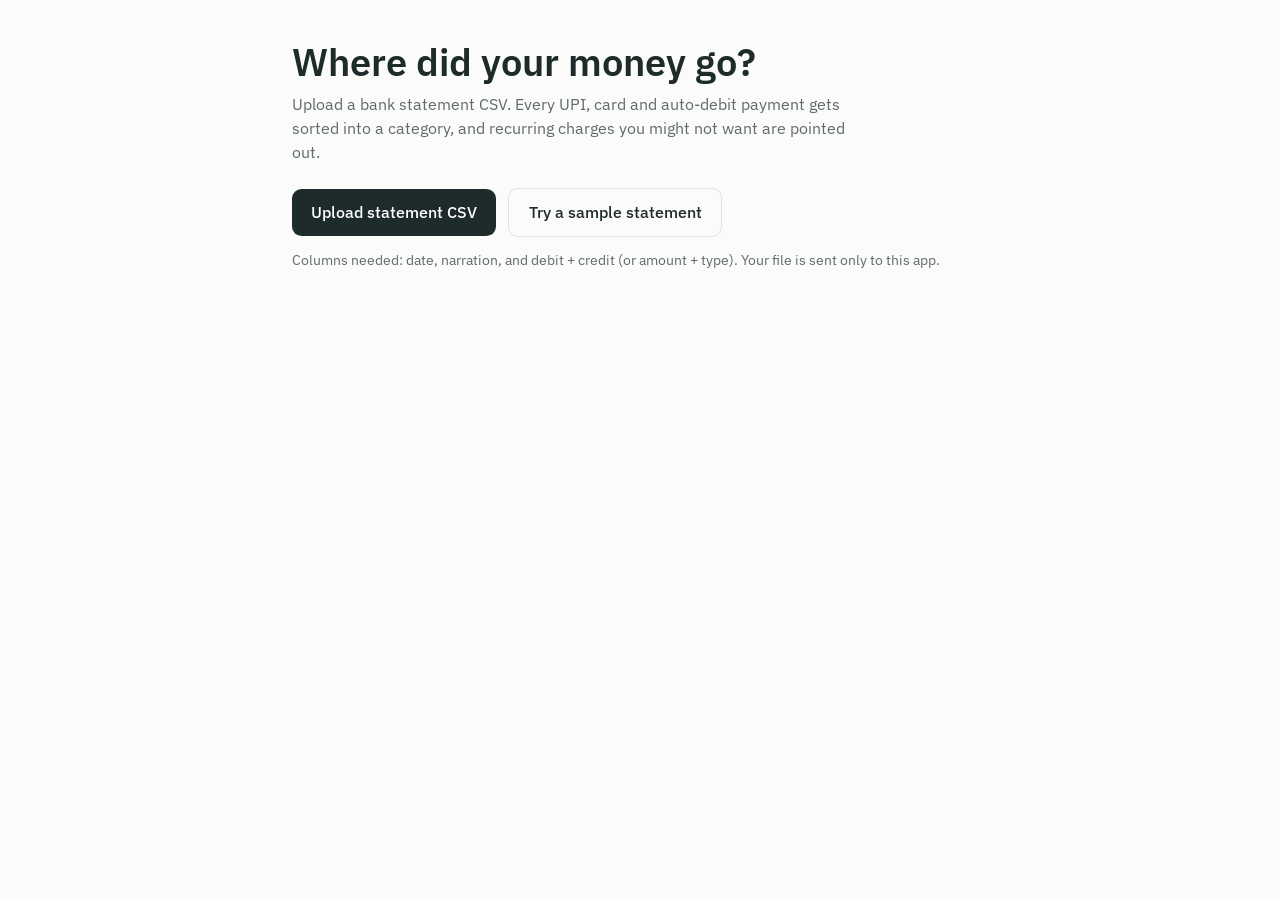
==== index.html @ 8660a5ce "Add files via upload" ====
<!doctype html>
<html lang="en">
<head>
<meta charset="utf-8">
<meta name="viewport" content="width=device-width, initial-scale=1, viewport-fit=cover">
<title>SpendSense: where did your money go?</title>
<link rel="preconnect" href="https://fonts.googleapis.com">
<link rel="stylesheet" href="https://fonts.googleapis.com/css2?family=IBM+Plex+Sans:wght@400;500;600&display=swap">
<style>
:root{
  --paper:#FBFBFA; --ink:#1D2B2A; --muted:#5F6B6A; --line:#DDE3E1; --bar:#0E7C66; --bar-bg:#E7EEEC;
  --leak:#B45309; --leak-bg:#FDF3E7; --panel:#FFFFFF; --btn:#1D2B2A; --btn-ink:#FFFFFF;
  font-family:"IBM Plex Sans", system-ui, -apple-system, "Segoe UI", sans-serif;
  box-sizing:border-box; padding-top:env(safe-area-inset-top,0px); padding-bottom:env(safe-area-inset-bottom,0px);
}
@media (prefers-color-scheme:dark){ :root{
  --paper:#111816; --ink:#E4ECEA; --muted:#98A6A3; --line:#26332F; --bar:#3FBF9F; --bar-bg:#1C2724;
  --leak:#F0A45A; --leak-bg:#2A1F12; --panel:#161F1D; --btn:#E4ECEA; --btn-ink:#111816; } }
*,*::before,*::after{box-sizing:inherit}
body{margin:0; background:var(--paper); color:var(--ink); line-height:1.5; font-size:1rem}
main{max-width:46rem; margin:0 auto; padding:2.5rem 1.25rem 4rem}
.num{font-variant-numeric:tabular-nums}
h1{font-size:clamp(1.8rem,5vw,2.4rem); font-weight:600; line-height:1.15; margin:0 0 .5rem}
h2{font-size:1.15rem; font-weight:600; margin:2.75rem 0 .25rem}
.sub{color:var(--muted); margin:0 0 1rem}
.lede{color:var(--muted); margin:0 0 1.5rem; max-width:36rem}
.controls{display:flex; flex-wrap:wrap; gap:.75rem; align-items:center}
.primary,.secondary{font:inherit; font-weight:500; border-radius:.6rem; padding:.7rem 1.2rem; cursor:pointer}
.primary{background:var(--btn); color:var(--btn-ink); border:0}
.secondary{background:transparent; color:var(--ink); border:1px solid var(--line)}
.secondary:hover{border-color:var(--ink)}
button:focus-visible, select:focus-visible, label.primary:focus-within{outline:3px solid var(--ink); outline-offset:3px}
input[type=file]{position:absolute; opacity:0; width:1px; height:1px}
.hint{color:var(--muted); font-size:.9rem; margin:.75rem 0 0}
.error{color:#B42318; margin-top:1rem}

.headline{font-size:clamp(1.45rem,4.2vw,1.95rem); line-height:1.3; font-weight:500; margin:2.5rem 0 .5rem; max-width:38rem}
.period{color:var(--muted); margin:0}

.leaks{list-style:none; padding:0; margin:1rem 0 0}
.leak{background:var(--leak-bg); border-left:4px solid var(--leak); padding:.9rem 1rem; margin:.6rem 0; border-radius:0 .5rem .5rem 0}
.leak-top{display:flex; justify-content:space-between; gap:1rem; flex-wrap:wrap; font-weight:600}
.leak ul{margin:.35rem 0 0; padding-left:1.1rem; color:var(--ink)}
.leak .yr{color:var(--muted); font-weight:400}

.bars{margin-top:1rem}
.row{display:grid; grid-template-columns:minmax(8rem,11rem) 1fr 6.5rem; gap:.75rem; align-items:center; padding:.3rem 0}
.row .label{font-size:.95rem}
.track{background:var(--bar-bg); height:.7rem; border-radius:.35rem; overflow:hidden}
.fill{background:var(--bar); height:100%}
.row .amt{text-align:right; font-size:.95rem}
@media (max-width:30rem){ .row{grid-template-columns:1fr 5.5rem} .track{grid-column:1 / -1; order:3} }

table{width:100%; border-collapse:collapse; font-size:.95rem}
.scroll{overflow-x:auto; margin-top:1rem}
th,td{text-align:left; padding:.55rem .5rem; border-bottom:1px solid var(--line); vertical-align:middle}
th{font-weight:500; color:var(--muted)}
td.r,th.r{text-align:right}
select{font:inherit; padding:.35rem .4rem; border:1px solid var(--line); border-radius:.4rem; background:var(--panel); color:var(--ink); max-width:12rem}
.save{font:inherit; font-size:.9rem; padding:.35rem .7rem; border-radius:.4rem; border:1px solid var(--line); background:transparent; color:var(--ink); cursor:pointer}
.saved{color:var(--bar); font-size:.9rem}
details{margin-top:2.5rem} summary{cursor:pointer; font-weight:600}
@media (max-width:30rem){ table{font-size:.88rem} th,td{padding:.5rem .3rem} select{max-width:8rem} }
.meta{color:var(--muted); font-size:.9rem; margin-top:3rem; border-top:1px solid var(--line); padding-top:1rem}
</style>
</head>
<body>
<main>
  <h1>Where did your money go?</h1>
  <p class="lede">Upload a bank statement CSV. Every UPI, card and auto-debit payment gets sorted into a category, and recurring charges you might not want are pointed out.</p>
  <div class="controls">
    <label class="primary" tabindex="0">Upload statement CSV<input type="file" id="file" accept=".csv,text/csv"></label>
    <button class="secondary" id="sample">Try a sample statement</button>
  </div>
  <p class="hint">Columns needed: date, narration, and debit + credit (or amount + type). Your file is sent only to this app.</p>
  <div class="error" id="err" role="alert"></div>
  <section id="out" aria-live="polite"></section>
</main>

<script>
const NAMES = {food_delivery:"Food delivery", groceries:"Groceries", dining_out:"Eating out", shopping:"Shopping", fuel:"Fuel",
  travel_transport:"Travel and transport", rent:"Rent", emi_loan:"Loan EMIs", credit_card_payment:"Credit card bills",
  utilities:"Electricity, water, gas", mobile_internet:"Mobile and internet", subscriptions:"Subscriptions", insurance:"Insurance",
  investments:"Investments and SIPs", health:"Health", education:"Education", cash_withdrawal:"Cash withdrawals",
  transfer_to_person:"Sent to people", fees_charges:"Bank charges", other:"Other",
  salary_income:"Salary and income", refund_cashback:"Refunds and cashback", interest_dividend:"Interest", transfer_from_person:"Received from people", other_income:"Other income"};
const PERIOD = {weekly:"week", monthly:"month", quarterly:"quarter", yearly:"year"};
const inr = n => "₹" + Math.round(n).toLocaleString("en-IN");
const esc = s => String(s ?? "").replace(/[&<>"]/g, c => ({"&":"&amp;","<":"&lt;",">":"&gt;",'"':"&quot;"}[c]));
const $ = id => document.getElementById(id);
let current = null;

$("file").addEventListener("change", async e => { const f = e.target.files[0]; if (f) analyse(await f.text()); });
$("sample").onclick = async () => analyse(await (await fetch("/sample.csv")).text());

async function analyse(csv) {
  $("err").textContent = ""; $("out").innerHTML = `<p class="hint">Sorting transactions…</p>`;
  const t0 = performance.now();
  try {
    const r = await fetch("/api/analyse", {method:"POST", headers:{"Content-Type":"application/json"}, body:JSON.stringify({csv})});
    const d = await r.json();
    if (!r.ok) throw new Error(d.error || `server returned ${r.status}`);
    current = d; render(d, performance.now() - t0);
  } catch (e) { $("out").innerHTML = ""; $("err").textContent = "Couldn't read that statement: " + e.message; }
}

function render(d, ms) {
  const tx = d.transactions, dates = tx.map(t => t.date).sort();
  const fmt = s => new Date(s).toLocaleDateString("en-IN", {day:"numeric", month:"short", year:"numeric"});
  const leaks = d.recurring.filter(r => r.flags.length);
  const headline = leaks.length
    ? `You pay ${inr(d.leaks.annual_cost)} a year for ${leaks.length} recurring ${leaks.length === 1 ? "charge" : "charges"} worth a second look.`
    : `No recurring charges stood out. Your subscriptions come to ${inr(d.subscriptions_annual)} a year.`;
  const max = Math.max(...Object.values(d.totals), 1);
  const review = tx.filter(t => t.needs_review);
  const seen = new Set(), reviewUnique = review.filter(t => { const k = t.merchant_key + t.direction; if (seen.has(k)) return false; seen.add(k); return true; });

  $("out").innerHTML = `
    <p class="headline num">${headline}</p>
    <p class="period num">${fmt(dates[0])} to ${fmt(dates.at(-1))}: ${inr(d.income)} in, ${inr(d.spend)} out.</p>

    ${leaks.length ? `<ul class="leaks">${leaks.map(r => `
      <li class="leak"><div class="leak-top num"><span>${esc(r.payee)}</span>
        <span>${inr(r.latest_amount)} a ${PERIOD[r.period]} <span class="yr">(${inr(r.annual_cost)} a year)</span></span></div>
        <ul>${r.flags.map(f => `<li>${esc(f)}</li>`).join("")}</ul></li>`).join("")}</ul>` : ""}

    <h2>Spending by category</h2>
    <div class="bars">${Object.entries(d.totals).map(([k, v]) => `
      <div class="row num"><span class="label">${NAMES[k] || k}</span>
        <div class="track" aria-hidden="true"><div class="fill" style="width:${(v / max * 100).toFixed(1)}%"></div></div>
        <span class="amt">${inr(v)}</span></div>`).join("")}</div>

    ${reviewUnique.length ? `<h2>Check these payees</h2>
      <p class="sub">We weren't sure about these. Pick the right category once, and future payments to the same payee will use it.</p>
      <div class="scroll"><table><thead><tr><th>Payee</th><th class="r">Amount</th><th>Category</th><th></th></tr></thead><tbody>
      ${reviewUnique.map(t => `<tr data-key="${esc(t.merchant_key)}" data-dir="${t.direction}">
        <td>${esc(t.payee || t.narration.slice(0, 40))}</td><td class="r num">${inr(t.amount)}</td>
        <td><select aria-label="Category for ${esc(t.payee)}">${d.categories[t.direction].map(c =>
          `<option value="${c}" ${c === t.category ? "selected" : ""}>${NAMES[c] || c}</option>`).join("")}</select></td>
        <td><button class="save">Save</button></td></tr>`).join("")}</tbody></table></div>` : ""}

    <details><summary>All recurring payments (${d.recurring.length})</summary>
      <div class="scroll"><table><thead><tr><th>Payee</th><th>Type</th><th class="r">Per charge</th><th class="r">Per year</th></tr></thead><tbody>
      ${d.recurring.map(r => `<tr><td>${esc(r.payee)}</td><td>${r.service_type === "essential" ? "Essential" : esc(r.service_type.replace(/_/g, " "))}</td>
        <td class="r num">${inr(r.latest_amount)}/${PERIOD[r.period]}</td><td class="r num">${inr(r.annual_cost)}</td></tr>`).join("")}
      </tbody></table></div></details>

    <p class="meta num">${d.stats.transactions} transactions sorted in ${ms < 1000 ? Math.round(ms) + " ms" : (ms / 1000).toFixed(1) + " s"} with ${d.stats.jev_calls} calls to ${esc(d.stats.model)}${d.stats.model === "MOCK" ? " (demo answers, not the real model)" : ""}.
      ${d.stats.by_rule} were handled by rules and ${d.stats.by_memory} by payees it already knew. Model cost for this statement: $${d.stats.cost_usd.toFixed(5)}.</p>`;

  document.querySelectorAll(".save").forEach(b => b.onclick = async () => {
    const tr = b.closest("tr"), sel = tr.querySelector("select");
    b.disabled = true;
    const r = await fetch("/api/correct", {method:"POST", headers:{"Content-Type":"application/json"},
      body:JSON.stringify({merchant_key:tr.dataset.key, direction:tr.dataset.dir, category:sel.value})});
    b.outerHTML = r.ok ? `<span class="saved">Saved</span>` : `<span class="error">Not saved</span>`;
  });
}
</script>
</body>
</html>
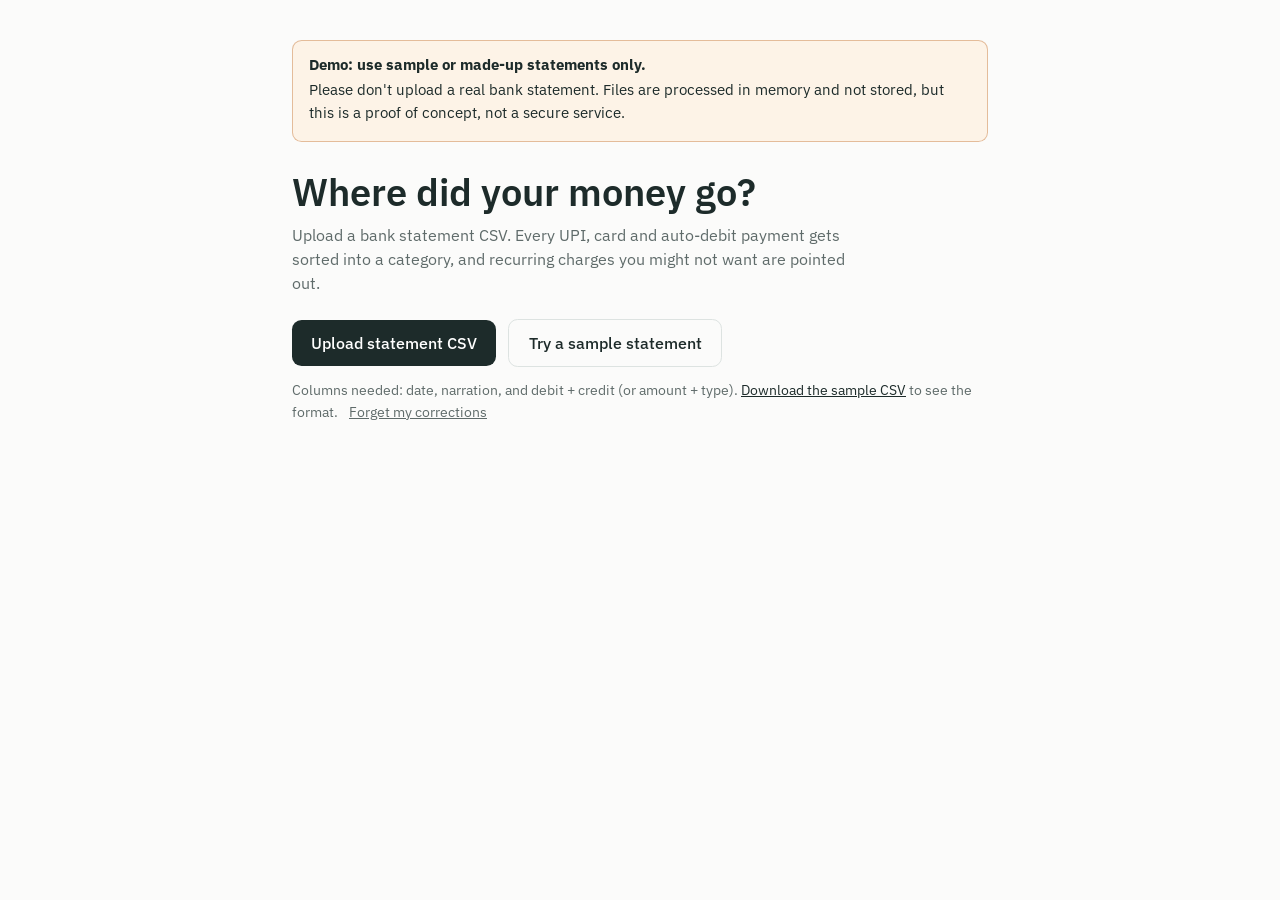
==== commit 01560d54: "Add files via upload" ====
--- a/index.html
+++ b/index.html
@@ -31,10 +31,18 @@
 .secondary:hover{border-color:var(--ink)}
 button:focus-visible, select:focus-visible, label.primary:focus-within{outline:3px solid var(--ink); outline-offset:3px}
 input[type=file]{position:absolute; opacity:0; width:1px; height:1px}
+.notice{background:var(--leak-bg); border:1px solid color-mix(in srgb,var(--leak) 35%,transparent); border-radius:.6rem;
+  padding:.75rem 1rem; margin:0 0 1.75rem; font-size:.95rem}
+.notice strong{display:block; margin-bottom:.15rem}
+#mode{display:block; color:var(--muted); font-size:.85rem; margin-top:.35rem}
+.hint a{color:var(--ink)}
+.link{font:inherit; font-size:inherit; background:none; border:0; padding:0; margin-left:.5rem; color:var(--muted); text-decoration:underline; cursor:pointer}
 .hint{color:var(--muted); font-size:.9rem; margin:.75rem 0 0}
 .error{color:#B42318; margin-top:1rem}
 
 .headline{font-size:clamp(1.45rem,4.2vw,1.95rem); line-height:1.3; font-weight:500; margin:2.5rem 0 .5rem; max-width:38rem}
+.total{font-size:1.25rem; margin:.75rem 0 .15rem}
+.total strong{font-weight:700; font-size:1.6rem}
 .period{color:var(--muted); margin:0}
 
 .leaks{list-style:none; padding:0; margin:1rem 0 0}
@@ -66,13 +74,20 @@
 </head>
 <body>
 <main>
+  <div class="notice" role="note">
+    <strong>Demo: use sample or made-up statements only.</strong>
+    Please don't upload a real bank statement. Files are processed in memory and not stored, but this is a proof of concept, not a secure service.
+    <span id="mode"></span>
+  </div>
   <h1>Where did your money go?</h1>
   <p class="lede">Upload a bank statement CSV. Every UPI, card and auto-debit payment gets sorted into a category, and recurring charges you might not want are pointed out.</p>
   <div class="controls">
     <label class="primary" tabindex="0">Upload statement CSV<input type="file" id="file" accept=".csv,text/csv"></label>
     <button class="secondary" id="sample">Try a sample statement</button>
   </div>
-  <p class="hint">Columns needed: date, narration, and debit + credit (or amount + type). Your file is sent only to this app.</p>
+  <p class="hint">Columns needed: date, narration, and debit + credit (or amount + type).
+    <a href="/sample.csv" download="dummy_statement.csv">Download the sample CSV</a> to see the format.
+    <button class="link" id="reset" type="button">Forget my corrections</button></p>
   <div class="error" id="err" role="alert"></div>
   <section id="out" aria-live="polite"></section>
 </main>
@@ -92,13 +107,25 @@
 
 $("file").addEventListener("change", async e => { const f = e.target.files[0]; if (f) analyse(await f.text()); });
 $("sample").onclick = async () => analyse(await (await fetch("/sample.csv")).text());
+fetch("/api/config").then(r => r.json()).then(c => {
+  $("mode").textContent = (c.mode === "mock" ? "Running in demo mode with simulated answers, not the real Jev model. " : "Running on the live Jev model. ")
+    + `Limit: ${c.rate_limit_per_hour} statements an hour, ${c.max_upload_mb} MB per file.`;
+}).catch(() => {});
+$("reset").onclick = async () => {
+  const r = await fetch("/api/reset", {method:"POST", headers:{"Content-Type":"application/json"}, body:"{}"});
+  $("reset").textContent = r.ok ? "Corrections forgotten" : "Couldn't reset";
+  setTimeout(() => $("reset").textContent = "Forget my corrections", 2500);
+};
 
 async function analyse(csv) {
   $("err").textContent = ""; $("out").innerHTML = `<p class="hint">Sorting transactions…</p>`;
   const t0 = performance.now();
   try {
     const r = await fetch("/api/analyse", {method:"POST", headers:{"Content-Type":"application/json"}, body:JSON.stringify({csv})});
-    const d = await r.json();
+    const body = await r.text();
+    let d;
+    try { d = JSON.parse(body); }
+    catch { throw new Error(`a different program answered on this address (HTTP ${r.status}: "${body.slice(0, 60).trim()}"). Check that app.py is what's running on this port`); }
     if (!r.ok) throw new Error(d.error || `server returned ${r.status}`);
     current = d; render(d, performance.now() - t0);
   } catch (e) { $("out").innerHTML = ""; $("err").textContent = "Couldn't read that statement: " + e.message; }
@@ -117,7 +144,8 @@
 
   $("out").innerHTML = `
     <p class="headline num">${headline}</p>
-    <p class="period num">${fmt(dates[0])} to ${fmt(dates.at(-1))}: ${inr(d.income)} in, ${inr(d.spend)} out.</p>
+    <p class="total num">Total spent: <strong>${inr(d.spend)}</strong></p>
+    <p class="period num">${fmt(dates[0])} to ${fmt(dates.at(-1))}. Money received: ${inr(d.income)}.</p>
 
     ${leaks.length ? `<ul class="leaks">${leaks.map(r => `
       <li class="leak"><div class="leak-top num"><span>${esc(r.payee)}</span>
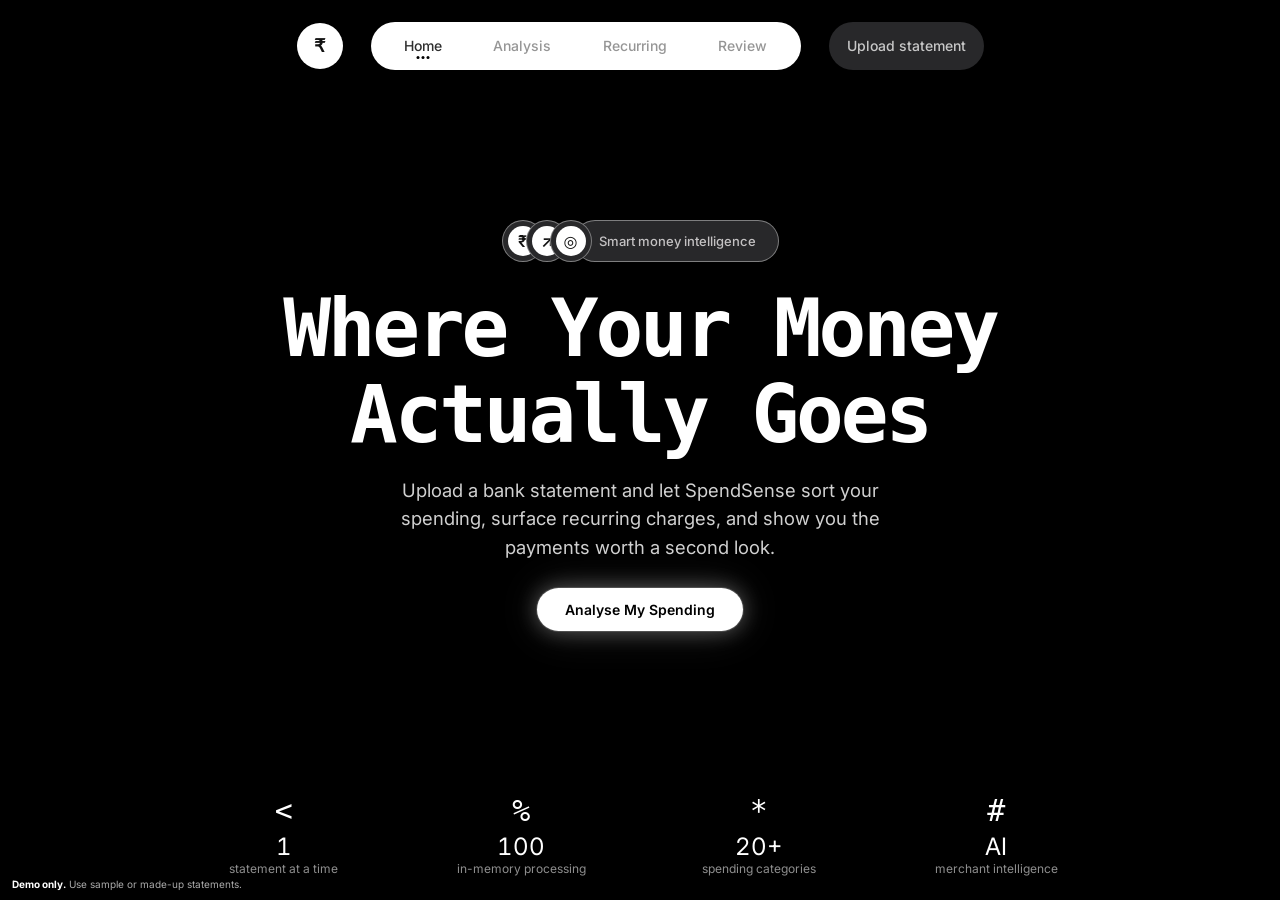
==== commit d0b488d2: "feat: apply SpendSense reference visual theme" ====
--- a/index.html
+++ b/index.html
@@ -1,98 +1,21 @@
-<!doctype html>
-<html lang="en">
-<head>
-<meta charset="utf-8">
-<meta name="viewport" content="width=device-width, initial-scale=1, viewport-fit=cover">
-<title>SpendSense: where did your money go?</title>
-<link rel="preconnect" href="https://fonts.googleapis.com">
-<link rel="stylesheet" href="https://fonts.googleapis.com/css2?family=IBM+Plex+Sans:wght@400;500;600&display=swap">
-<style>
-:root{
-  --paper:#FBFBFA; --ink:#1D2B2A; --muted:#5F6B6A; --line:#DDE3E1; --bar:#0E7C66; --bar-bg:#E7EEEC;
-  --leak:#B45309; --leak-bg:#FDF3E7; --panel:#FFFFFF; --btn:#1D2B2A; --btn-ink:#FFFFFF;
-  font-family:"IBM Plex Sans", system-ui, -apple-system, "Segoe UI", sans-serif;
-  box-sizing:border-box; padding-top:env(safe-area-inset-top,0px); padding-bottom:env(safe-area-inset-bottom,0px);
-}
-@media (prefers-color-scheme:dark){ :root{
-  --paper:#111816; --ink:#E4ECEA; --muted:#98A6A3; --line:#26332F; --bar:#3FBF9F; --bar-bg:#1C2724;
-  --leak:#F0A45A; --leak-bg:#2A1F12; --panel:#161F1D; --btn:#E4ECEA; --btn-ink:#111816; } }
-*,*::before,*::after{box-sizing:inherit}
-body{margin:0; background:var(--paper); color:var(--ink); line-height:1.5; font-size:1rem}
-main{max-width:46rem; margin:0 auto; padding:2.5rem 1.25rem 4rem}
-.num{font-variant-numeric:tabular-nums}
-h1{font-size:clamp(1.8rem,5vw,2.4rem); font-weight:600; line-height:1.15; margin:0 0 .5rem}
-h2{font-size:1.15rem; font-weight:600; margin:2.75rem 0 .25rem}
-.sub{color:var(--muted); margin:0 0 1rem}
-.lede{color:var(--muted); margin:0 0 1.5rem; max-width:36rem}
-.controls{display:flex; flex-wrap:wrap; gap:.75rem; align-items:center}
-.primary,.secondary{font:inherit; font-weight:500; border-radius:.6rem; padding:.7rem 1.2rem; cursor:pointer}
-.primary{background:var(--btn); color:var(--btn-ink); border:0}
-.secondary{background:transparent; color:var(--ink); border:1px solid var(--line)}
-.secondary:hover{border-color:var(--ink)}
-button:focus-visible, select:focus-visible, label.primary:focus-within{outline:3px solid var(--ink); outline-offset:3px}
-input[type=file]{position:absolute; opacity:0; width:1px; height:1px}
-.notice{background:var(--leak-bg); border:1px solid color-mix(in srgb,var(--leak) 35%,transparent); border-radius:.6rem;
-  padding:.75rem 1rem; margin:0 0 1.75rem; font-size:.95rem}
-.notice strong{display:block; margin-bottom:.15rem}
-#mode{display:block; color:var(--muted); font-size:.85rem; margin-top:.35rem}
-.hint a{color:var(--ink)}
-.link{font:inherit; font-size:inherit; background:none; border:0; padding:0; margin-left:.5rem; color:var(--muted); text-decoration:underline; cursor:pointer}
-.hint{color:var(--muted); font-size:.9rem; margin:.75rem 0 0}
-.error{color:#B42318; margin-top:1rem}
-
-.headline{font-size:clamp(1.45rem,4.2vw,1.95rem); line-height:1.3; font-weight:500; margin:2.5rem 0 .5rem; max-width:38rem}
-.total{font-size:1.25rem; margin:.75rem 0 .15rem}
-.total strong{font-weight:700; font-size:1.6rem}
-.period{color:var(--muted); margin:0}
-
-.leaks{list-style:none; padding:0; margin:1rem 0 0}
-.leak{background:var(--leak-bg); border-left:4px solid var(--leak); padding:.9rem 1rem; margin:.6rem 0; border-radius:0 .5rem .5rem 0}
-.leak-top{display:flex; justify-content:space-between; gap:1rem; flex-wrap:wrap; font-weight:600}
-.leak ul{margin:.35rem 0 0; padding-left:1.1rem; color:var(--ink)}
-.leak .yr{color:var(--muted); font-weight:400}
-
-.bars{margin-top:1rem}
-.row{display:grid; grid-template-columns:minmax(8rem,11rem) 1fr 6.5rem; gap:.75rem; align-items:center; padding:.3rem 0}
-.row .label{font-size:.95rem}
-.track{background:var(--bar-bg); height:.7rem; border-radius:.35rem; overflow:hidden}
-.fill{background:var(--bar); height:100%}
-.row .amt{text-align:right; font-size:.95rem}
-@media (max-width:30rem){ .row{grid-template-columns:1fr 5.5rem} .track{grid-column:1 / -1; order:3} }
-
-table{width:100%; border-collapse:collapse; font-size:.95rem}
-.scroll{overflow-x:auto; margin-top:1rem}
-th,td{text-align:left; padding:.55rem .5rem; border-bottom:1px solid var(--line); vertical-align:middle}
-th{font-weight:500; color:var(--muted)}
-td.r,th.r{text-align:right}
-select{font:inherit; padding:.35rem .4rem; border:1px solid var(--line); border-radius:.4rem; background:var(--panel); color:var(--ink); max-width:12rem}
-.save{font:inherit; font-size:.9rem; padding:.35rem .7rem; border-radius:.4rem; border:1px solid var(--line); background:transparent; color:var(--ink); cursor:pointer}
-.saved{color:var(--bar); font-size:.9rem}
-details{margin-top:2.5rem} summary{cursor:pointer; font-weight:600}
-@media (max-width:30rem){ table{font-size:.88rem} th,td{padding:.5rem .3rem} select{max-width:8rem} }
-.meta{color:var(--muted); font-size:.9rem; margin-top:3rem; border-top:1px solid var(--line); padding-top:1rem}
-</style>
-</head>
-<body>
-<main>
-  <div class="notice" role="note">
-    <strong>Demo: use sample or made-up statements only.</strong>
-    Please don't upload a real bank statement. Files are processed in memory and not stored, but this is a proof of concept, not a secure service.
-    <span id="mode"></span>
-  </div>
-  <h1>Where did your money go?</h1>
-  <p class="lede">Upload a bank statement CSV. Every UPI, card and auto-debit payment gets sorted into a category, and recurring charges you might not want are pointed out.</p>
-  <div class="controls">
-    <label class="primary" tabindex="0">Upload statement CSV<input type="file" id="file" accept=".csv,text/csv"></label>
-    <button class="secondary" id="sample">Try a sample statement</button>
-  </div>
-  <p class="hint">Columns needed: date, narration, and debit + credit (or amount + type).
-    <a href="/sample.csv" download="dummy_statement.csv">Download the sample CSV</a> to see the format.
-    <button class="link" id="reset" type="button">Forget my corrections</button></p>
-  <div class="error" id="err" role="alert"></div>
-  <section id="out" aria-live="polite"></section>
-</main>
-
-<script>
+<!doctype html><html lang="en"><head><meta charset="utf-8"><meta name="viewport" content="width=device-width, initial-scale=1, viewport-fit=cover"><title>SpendSense — Money Intelligence</title><link rel="stylesheet" href="https://db.onlinewebfonts.com/c/8cb707a9b8a73f8a7403336b861c3074?family=BubbledotICG-FinePos"><style>
+@import url('https://fonts.googleapis.com/css2?family=Inter:wght@400;500;600&display=swap');
+@font-face{font-family:"Geist Pixel Circle";src:url("fonts/GeistPixel-Circle.woff2") format("woff2");font-display:swap}
+:root{--bg:#000;--white:#fff;--muted:#9a9a9a;--pill:#28282a;--display:"BubbledotICG-FinePos","Geist Pixel Circle",monospace;--sans:"Inter","Segoe UI",system-ui,sans-serif}
+*{box-sizing:border-box}html,body{margin:0;width:100%;height:100%;overflow:hidden}body{background:#000;color:#fff;font-family:var(--sans);-webkit-font-smoothing:antialiased}
+.page{position:relative;width:100%;height:100dvh;min-height:100vh;overflow:hidden;background:#000}.bg-video{position:absolute;inset:0;width:100%;height:100%;object-fit:cover;z-index:0;pointer-events:none}.page:after{content:"";position:absolute;inset:0;background:rgba(0,0,0,.2);z-index:0}
+.ui{position:relative;z-index:1;height:100%;display:flex;flex-direction:column;padding:clamp(16px,2.4vh,28px) clamp(14px,3vw,32px)}
+.header{width:min(720px,100%);margin:0 auto;display:flex;align-items:center;justify-content:center;gap:clamp(18px,2.8vw,28px);animation:down .7s cubic-bezier(.22,1,.36,1) both}.logo{width:46px;height:46px;border:0;border-radius:50%;background:#fff;color:#111;display:grid;place-items:center;font-weight:600;font-size:18px;box-shadow:0 4px 14px rgba(0,0,0,.16)}.nav{height:48px;max-width:430px;flex:1;display:flex;align-items:center;justify-content:space-around;padding:4px 8px;background:#fff;border-radius:999px;box-shadow:0 4px 14px rgba(0,0,0,.16)}.nav button{position:relative;border:0;background:none;color:#2e2e2e;opacity:.5;font:500 14px var(--sans);cursor:pointer;padding:10px 8px}.nav button:hover,.nav button.active{opacity:1}.nav button.active:after{content:"";position:absolute;width:3px;height:3px;border-radius:50%;background:#000;left:50%;bottom:5px;transform:translateX(-50%);box-shadow:-5px 0 #000,5px 0 #000}.sign{height:48px;border:0;border-radius:999px;background:#28282a;color:#c8c8c8;padding:0 18px;font:500 14px var(--sans);box-shadow:0 4px 14px rgba(0,0,0,.16);cursor:pointer}.sign:hover{background:#323234;color:#fff;transform:translateY(-1px)}
+.hero{flex:1;display:flex;flex-direction:column;align-items:center;justify-content:center;text-align:center;max-width:900px;width:100%;margin:auto}.trust{display:flex;align-items:center;margin-bottom:24px;animation:reveal .85s cubic-bezier(.22,1,.36,1) .05s both}.avatar{width:42px;height:42px;padding:5px;border-radius:50%;background:#28282a;border:1px solid rgba(255,255,255,.4);position:relative;z-index:1;margin-left:-18px}.avatar:first-child{margin-left:0}.avatar-inner{width:100%;height:100%;border-radius:50%;background:#fff;color:#111;display:grid;place-items:center;font-weight:600}.trust-pill{height:42px;margin-left:-18px;padding:0 22px 0 24px;border-radius:999px;background:#28282a;border:1px solid rgba(255,255,255,.4);color:#c4c2c3;display:flex;align-items:center;font-size:13px;font-weight:500;white-space:nowrap}
+.headline{font-family:var(--display);font-size:clamp(30px,6.2vw,80px);line-height:1.08;letter-spacing:-.04em;margin:0;color:#fff;white-space:nowrap}.headline span{display:block;opacity:0;transform:translateY(14px);animation:headline .85s cubic-bezier(.22,1,.36,1) forwards}.headline span:first-child{animation-delay:.12s}.headline span:last-child{animation-delay:.3s}.subhead{max-width:500px;margin:18px auto 0;color:#d0d0d0;opacity:.8;font-size:clamp(15px,calc(1.55vw + 2px),18.5px);line-height:1.55;animation:reveal .85s cubic-bezier(.22,1,.36,1) .28s both}.cta{margin-top:26px;border:0;border-radius:999px;background:#fff;color:#000;font:600 14px var(--sans);padding:13px 28px;cursor:pointer;box-shadow:0 0 0 1px rgba(255,255,255,.15),0 0 22px rgba(255,255,255,.32),0 0 44px rgba(255,255,255,.12);animation:pulse .85s cubic-bezier(.22,1,.36,1) .4s both}.cta:hover{transform:translateY(-2px) scale(1.02)}
+.stats{width:min(920px,100%);margin:0 auto;display:grid;grid-template-columns:repeat(4,1fr);gap:30px;padding:12px 0 2px;animation:reveal .85s cubic-bezier(.22,1,.36,1) .5s both}.stat{text-align:center}.stat-icon{font-family:var(--display);font-size:30px}.stat-value{font-size:24px;font-variant-numeric:tabular-nums;margin-top:4px}.stat-label{color:#8e8e8e;font-size:12px}
+.results{position:absolute;z-index:5;left:50%;top:50%;transform:translate(-50%,-50%);width:min(900px,94vw);max-height:78vh;overflow:auto;padding:24px;background:rgba(0,0,0,.84);backdrop-filter:blur(18px);border:1px solid rgba(255,255,255,.2);border-radius:24px;color:#fff;display:none}.results.show{display:block}.results .hint,.results .sub,.results .period,.results .meta,.results th{color:#aaa}.results h2{margin-top:28px}.results table{width:100%;border-collapse:collapse}.results th,.results td{padding:9px;border-bottom:1px solid rgba(255,255,255,.14)}.results .track{background:#28282a}.results .fill{background:#fff}.results select{background:#fff;color:#111}.results .save{background:#fff;color:#111;border:0;border-radius:999px;padding:7px 12px}.results .leak{background:rgba(255,255,255,.08);border-left:3px solid #fff;padding:10px 12px}.notice{position:absolute;z-index:6;bottom:10px;left:12px;color:#aaa;font-size:10px}.notice strong{color:#fff}
+.hidden{position:absolute;width:1px;height:1px;opacity:0}.burger{display:none}
+@keyframes down{from{opacity:0;transform:translateY(-18px)}to{opacity:1;transform:none}}@keyframes reveal{from{opacity:0;transform:translateY(22px) scale(.98);filter:blur(6px)}to{opacity:1;transform:none;filter:blur(0)}}@keyframes headline{to{opacity:1;transform:none}}@keyframes pulse{0%{opacity:0;transform:translateY(22px) scale(.96);filter:blur(6px)}70%{opacity:1;transform:scale(1.025);filter:blur(0)}100%{opacity:1;transform:none}}
+@media(max-width:720px){.header{justify-content:space-between}.nav,.sign{display:none}.logo{width:48px;height:48px}.burger{display:grid;width:48px;height:48px;border:0;border-radius:50%;background:#28282a;place-items:center}.burger:before,.burger:after{content:"";width:18px;height:1.5px;background:#fff;box-shadow:0 -6px #fff,0 6px #fff}.stats{grid-template-columns:repeat(2,1fr);gap:14px}.headline{font-size:clamp(30px,9.4vw,64px);letter-spacing:-.08em}.trust{margin-bottom:16px}.subhead{font-size:15px}.results{max-height:76vh;padding:18px}}
+@media(max-width:420px){.headline{font-size:clamp(28px,9.6vw,48px);letter-spacing:-.09em}.trust-pill{font-size:12px;padding-right:12px}}
+@media(prefers-reduced-motion:reduce){*,*::before,*::after{animation:none!important}.headline span{opacity:1;transform:none}}
+</style></head><body><div class="page"><video class="bg-video" autoplay muted loop playsinline><source src="https://d8j0ntlcm91z4.cloudfront.net/user_38xzZboKViGWJOttwIXH07lWA1P/hf_20260809_012548_ef22562c-c0ae-4816-ad9d-f8922af4e6a7.mp4" type="video/mp4"></video><div class="ui"><header class="header"><button class="logo" type="button">₹</button><nav class="nav"><button class="active">Home</button><button>Analysis</button><button>Recurring</button><button>Review</button></nav><button class="sign" id="headerUpload">Upload statement</button><button class="burger" aria-label="Menu"></button></header><main class="hero"><div class="trust"><div class="avatar"><div class="avatar-inner">₹</div></div><div class="avatar"><div class="avatar-inner">↗</div></div><div class="avatar"><div class="avatar-inner">◎</div></div><div class="trust-pill">Smart money intelligence</div></div><h1 class="headline"><span>Where Your Money</span><span>Actually Goes</span></h1><p class="subhead">Upload a bank statement and let SpendSense sort your spending, surface recurring charges, and show you the payments worth a second look.</p><button class="cta" id="cta">Analyse My Spending</button><input class="hidden" type="file" id="file" accept=".csv,text/csv"></main><section class="stats"><div class="stat"><div class="stat-icon">&lt;</div><div class="stat-value">1</div><div class="stat-label">statement at a time</div></div><div class="stat"><div class="stat-icon">%</div><div class="stat-value">100</div><div class="stat-label">in-memory processing</div></div><div class="stat"><div class="stat-icon">*</div><div class="stat-value">20+</div><div class="stat-label">spending categories</div></div><div class="stat"><div class="stat-icon">#</div><div class="stat-value">AI</div><div class="stat-label">merchant intelligence</div></div></section></div><div class="notice"><strong>Demo only.</strong> Use sample or made-up statements. <span id="mode"></span></div><section class="results" id="out" aria-live="polite"></section><div id="err"></div></div><script>
 const NAMES = {food_delivery:"Food delivery", groceries:"Groceries", dining_out:"Eating out", shopping:"Shopping", fuel:"Fuel",
   travel_transport:"Travel and transport", rent:"Rent", emi_loan:"Loan EMIs", credit_card_payment:"Credit card bills",
   utilities:"Electricity, water, gas", mobile_internet:"Mobile and internet", subscriptions:"Subscriptions", insurance:"Insurance",
@@ -184,6 +107,8 @@
     b.outerHTML = r.ok ? `<span class="saved">Saved</span>` : `<span class="error">Not saved</span>`;
   });
 }
-</script>
-</body>
-</html>
+
+const _render=render;render=function(d,ms){_render(d,ms);document.getElementById("out").classList.add("show")};
+document.getElementById("cta").onclick=()=>document.getElementById("file").click();
+document.getElementById("headerUpload").onclick=()=>document.getElementById("file").click();
+</script></body></html>
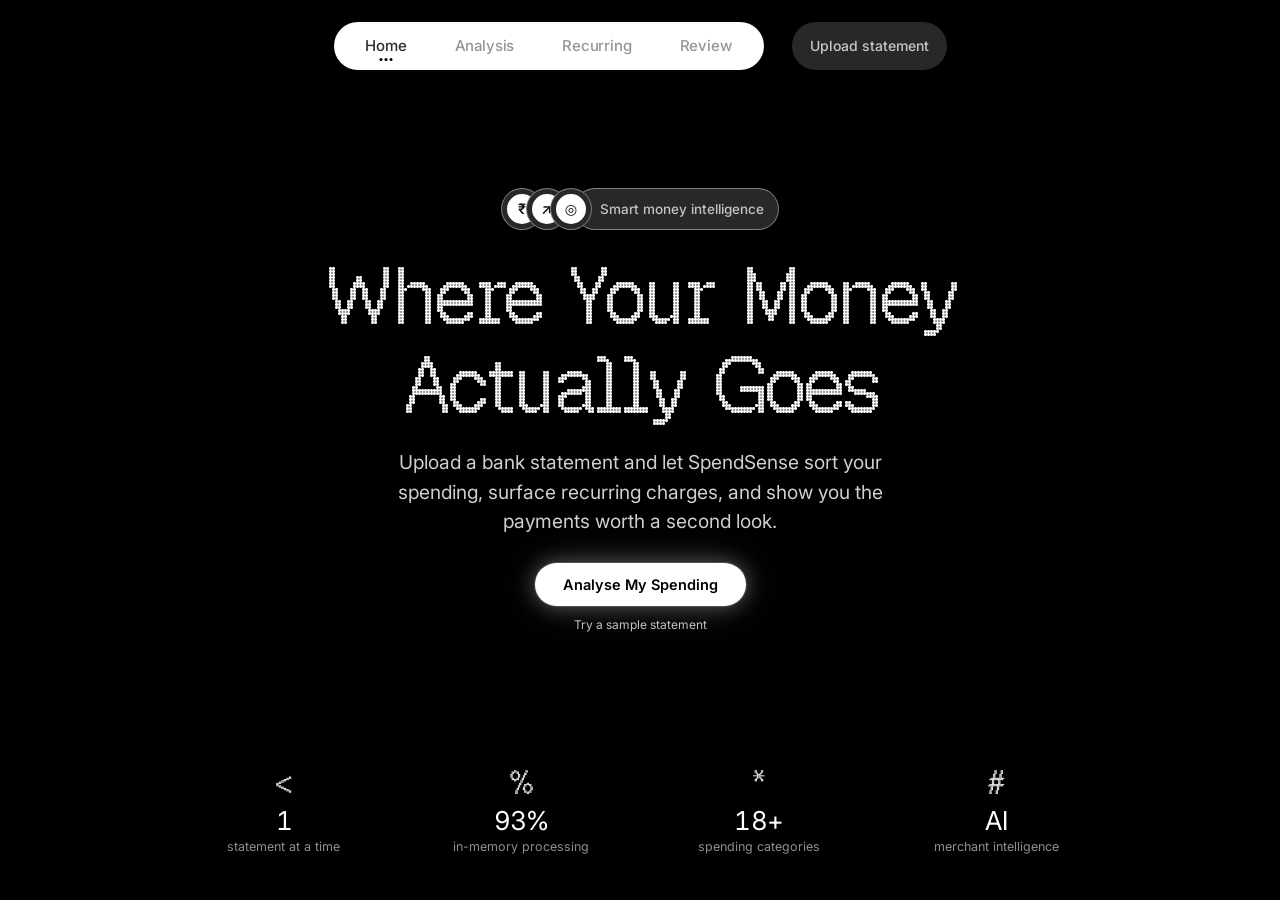
==== commit 30d12a26: "Add SpendSense landing page and XLSX uploads" ====
--- a/index.html
+++ b/index.html
@@ -1,114 +1,88 @@
-<!doctype html><html lang="en"><head><meta charset="utf-8"><meta name="viewport" content="width=device-width, initial-scale=1, viewport-fit=cover"><title>SpendSense — Money Intelligence</title><link rel="stylesheet" href="https://db.onlinewebfonts.com/c/8cb707a9b8a73f8a7403336b861c3074?family=BubbledotICG-FinePos"><style>
-@import url('https://fonts.googleapis.com/css2?family=Inter:wght@400;500;600&display=swap');
-@font-face{font-family:"Geist Pixel Circle";src:url("fonts/GeistPixel-Circle.woff2") format("woff2");font-display:swap}
-:root{--bg:#000;--white:#fff;--muted:#9a9a9a;--pill:#28282a;--display:"BubbledotICG-FinePos","Geist Pixel Circle",monospace;--sans:"Inter","Segoe UI",system-ui,sans-serif}
-*{box-sizing:border-box}html,body{margin:0;width:100%;height:100%;overflow:hidden}body{background:#000;color:#fff;font-family:var(--sans);-webkit-font-smoothing:antialiased}
-.page{position:relative;width:100%;height:100dvh;min-height:100vh;overflow:hidden;background:#000}.bg-video{position:absolute;inset:0;width:100%;height:100%;object-fit:cover;z-index:0;pointer-events:none}.page:after{content:"";position:absolute;inset:0;background:rgba(0,0,0,.2);z-index:0}
-.ui{position:relative;z-index:1;height:100%;display:flex;flex-direction:column;padding:clamp(16px,2.4vh,28px) clamp(14px,3vw,32px)}
-.header{width:min(720px,100%);margin:0 auto;display:flex;align-items:center;justify-content:center;gap:clamp(18px,2.8vw,28px);animation:down .7s cubic-bezier(.22,1,.36,1) both}.logo{width:46px;height:46px;border:0;border-radius:50%;background:#fff;color:#111;display:grid;place-items:center;font-weight:600;font-size:18px;box-shadow:0 4px 14px rgba(0,0,0,.16)}.nav{height:48px;max-width:430px;flex:1;display:flex;align-items:center;justify-content:space-around;padding:4px 8px;background:#fff;border-radius:999px;box-shadow:0 4px 14px rgba(0,0,0,.16)}.nav button{position:relative;border:0;background:none;color:#2e2e2e;opacity:.5;font:500 14px var(--sans);cursor:pointer;padding:10px 8px}.nav button:hover,.nav button.active{opacity:1}.nav button.active:after{content:"";position:absolute;width:3px;height:3px;border-radius:50%;background:#000;left:50%;bottom:5px;transform:translateX(-50%);box-shadow:-5px 0 #000,5px 0 #000}.sign{height:48px;border:0;border-radius:999px;background:#28282a;color:#c8c8c8;padding:0 18px;font:500 14px var(--sans);box-shadow:0 4px 14px rgba(0,0,0,.16);cursor:pointer}.sign:hover{background:#323234;color:#fff;transform:translateY(-1px)}
-.hero{flex:1;display:flex;flex-direction:column;align-items:center;justify-content:center;text-align:center;max-width:900px;width:100%;margin:auto}.trust{display:flex;align-items:center;margin-bottom:24px;animation:reveal .85s cubic-bezier(.22,1,.36,1) .05s both}.avatar{width:42px;height:42px;padding:5px;border-radius:50%;background:#28282a;border:1px solid rgba(255,255,255,.4);position:relative;z-index:1;margin-left:-18px}.avatar:first-child{margin-left:0}.avatar-inner{width:100%;height:100%;border-radius:50%;background:#fff;color:#111;display:grid;place-items:center;font-weight:600}.trust-pill{height:42px;margin-left:-18px;padding:0 22px 0 24px;border-radius:999px;background:#28282a;border:1px solid rgba(255,255,255,.4);color:#c4c2c3;display:flex;align-items:center;font-size:13px;font-weight:500;white-space:nowrap}
-.headline{font-family:var(--display);font-size:clamp(30px,6.2vw,80px);line-height:1.08;letter-spacing:-.04em;margin:0;color:#fff;white-space:nowrap}.headline span{display:block;opacity:0;transform:translateY(14px);animation:headline .85s cubic-bezier(.22,1,.36,1) forwards}.headline span:first-child{animation-delay:.12s}.headline span:last-child{animation-delay:.3s}.subhead{max-width:500px;margin:18px auto 0;color:#d0d0d0;opacity:.8;font-size:clamp(15px,calc(1.55vw + 2px),18.5px);line-height:1.55;animation:reveal .85s cubic-bezier(.22,1,.36,1) .28s both}.cta{margin-top:26px;border:0;border-radius:999px;background:#fff;color:#000;font:600 14px var(--sans);padding:13px 28px;cursor:pointer;box-shadow:0 0 0 1px rgba(255,255,255,.15),0 0 22px rgba(255,255,255,.32),0 0 44px rgba(255,255,255,.12);animation:pulse .85s cubic-bezier(.22,1,.36,1) .4s both}.cta:hover{transform:translateY(-2px) scale(1.02)}
-.stats{width:min(920px,100%);margin:0 auto;display:grid;grid-template-columns:repeat(4,1fr);gap:30px;padding:12px 0 2px;animation:reveal .85s cubic-bezier(.22,1,.36,1) .5s both}.stat{text-align:center}.stat-icon{font-family:var(--display);font-size:30px}.stat-value{font-size:24px;font-variant-numeric:tabular-nums;margin-top:4px}.stat-label{color:#8e8e8e;font-size:12px}
-.results{position:absolute;z-index:5;left:50%;top:50%;transform:translate(-50%,-50%);width:min(900px,94vw);max-height:78vh;overflow:auto;padding:24px;background:rgba(0,0,0,.84);backdrop-filter:blur(18px);border:1px solid rgba(255,255,255,.2);border-radius:24px;color:#fff;display:none}.results.show{display:block}.results .hint,.results .sub,.results .period,.results .meta,.results th{color:#aaa}.results h2{margin-top:28px}.results table{width:100%;border-collapse:collapse}.results th,.results td{padding:9px;border-bottom:1px solid rgba(255,255,255,.14)}.results .track{background:#28282a}.results .fill{background:#fff}.results select{background:#fff;color:#111}.results .save{background:#fff;color:#111;border:0;border-radius:999px;padding:7px 12px}.results .leak{background:rgba(255,255,255,.08);border-left:3px solid #fff;padding:10px 12px}.notice{position:absolute;z-index:6;bottom:10px;left:12px;color:#aaa;font-size:10px}.notice strong{color:#fff}
-.hidden{position:absolute;width:1px;height:1px;opacity:0}.burger{display:none}
-@keyframes down{from{opacity:0;transform:translateY(-18px)}to{opacity:1;transform:none}}@keyframes reveal{from{opacity:0;transform:translateY(22px) scale(.98);filter:blur(6px)}to{opacity:1;transform:none;filter:blur(0)}}@keyframes headline{to{opacity:1;transform:none}}@keyframes pulse{0%{opacity:0;transform:translateY(22px) scale(.96);filter:blur(6px)}70%{opacity:1;transform:scale(1.025);filter:blur(0)}100%{opacity:1;transform:none}}
-@media(max-width:720px){.header{justify-content:space-between}.nav,.sign{display:none}.logo{width:48px;height:48px}.burger{display:grid;width:48px;height:48px;border:0;border-radius:50%;background:#28282a;place-items:center}.burger:before,.burger:after{content:"";width:18px;height:1.5px;background:#fff;box-shadow:0 -6px #fff,0 6px #fff}.stats{grid-template-columns:repeat(2,1fr);gap:14px}.headline{font-size:clamp(30px,9.4vw,64px);letter-spacing:-.08em}.trust{margin-bottom:16px}.subhead{font-size:15px}.results{max-height:76vh;padding:18px}}
-@media(max-width:420px){.headline{font-size:clamp(28px,9.6vw,48px);letter-spacing:-.09em}.trust-pill{font-size:12px;padding-right:12px}}
-@media(prefers-reduced-motion:reduce){*,*::before,*::after{animation:none!important}.headline span{opacity:1;transform:none}}
-</style></head><body><div class="page"><video class="bg-video" autoplay muted loop playsinline><source src="https://d8j0ntlcm91z4.cloudfront.net/user_38xzZboKViGWJOttwIXH07lWA1P/hf_20260809_012548_ef22562c-c0ae-4816-ad9d-f8922af4e6a7.mp4" type="video/mp4"></video><div class="ui"><header class="header"><button class="logo" type="button">₹</button><nav class="nav"><button class="active">Home</button><button>Analysis</button><button>Recurring</button><button>Review</button></nav><button class="sign" id="headerUpload">Upload statement</button><button class="burger" aria-label="Menu"></button></header><main class="hero"><div class="trust"><div class="avatar"><div class="avatar-inner">₹</div></div><div class="avatar"><div class="avatar-inner">↗</div></div><div class="avatar"><div class="avatar-inner">◎</div></div><div class="trust-pill">Smart money intelligence</div></div><h1 class="headline"><span>Where Your Money</span><span>Actually Goes</span></h1><p class="subhead">Upload a bank statement and let SpendSense sort your spending, surface recurring charges, and show you the payments worth a second look.</p><button class="cta" id="cta">Analyse My Spending</button><input class="hidden" type="file" id="file" accept=".csv,text/csv"></main><section class="stats"><div class="stat"><div class="stat-icon">&lt;</div><div class="stat-value">1</div><div class="stat-label">statement at a time</div></div><div class="stat"><div class="stat-icon">%</div><div class="stat-value">100</div><div class="stat-label">in-memory processing</div></div><div class="stat"><div class="stat-icon">*</div><div class="stat-value">20+</div><div class="stat-label">spending categories</div></div><div class="stat"><div class="stat-icon">#</div><div class="stat-value">AI</div><div class="stat-label">merchant intelligence</div></div></section></div><div class="notice"><strong>Demo only.</strong> Use sample or made-up statements. <span id="mode"></span></div><section class="results" id="out" aria-live="polite"></section><div id="err"></div></div><script>
-const NAMES = {food_delivery:"Food delivery", groceries:"Groceries", dining_out:"Eating out", shopping:"Shopping", fuel:"Fuel",
-  travel_transport:"Travel and transport", rent:"Rent", emi_loan:"Loan EMIs", credit_card_payment:"Credit card bills",
-  utilities:"Electricity, water, gas", mobile_internet:"Mobile and internet", subscriptions:"Subscriptions", insurance:"Insurance",
-  investments:"Investments and SIPs", health:"Health", education:"Education", cash_withdrawal:"Cash withdrawals",
-  transfer_to_person:"Sent to people", fees_charges:"Bank charges", other:"Other",
-  salary_income:"Salary and income", refund_cashback:"Refunds and cashback", interest_dividend:"Interest", transfer_from_person:"Received from people", other_income:"Other income"};
-const PERIOD = {weekly:"week", monthly:"month", quarterly:"quarter", yearly:"year"};
-const inr = n => "₹" + Math.round(n).toLocaleString("en-IN");
-const esc = s => String(s ?? "").replace(/[&<>"]/g, c => ({"&":"&amp;","<":"&lt;",">":"&gt;",'"':"&quot;"}[c]));
-const $ = id => document.getElementById(id);
-let current = null;
+<!doctype html>
+<html lang="en">
+<head>
+  <meta charset="utf-8">
+  <meta name="viewport" content="width=device-width, initial-scale=1, viewport-fit=cover">
+  <meta name="theme-color" content="#000000">
+  <title>SpendSense | Where Your Money Actually Goes</title>
+  <link rel="preconnect" href="https://fonts.googleapis.com">
+  <link rel="preconnect" href="https://fonts.gstatic.com" crossorigin>
+  <link href="https://fonts.googleapis.com/css2?family=Inter:wght@400;500;600&display=swap" rel="stylesheet">
+  <link href="https://db.onlinewebfonts.com/c/8cb707a9b8a73f8a7403336b861c3074?family=BubbledotICG-FinePos" rel="stylesheet">
+  <link rel="stylesheet" href="https://cdnjs.cloudflare.com/ajax/libs/font-awesome/6.5.2/css/all.min.css" integrity="sha512-SnH5WK+bZxgPHs44uWIX+LLJAJ9/2PkPKZ5QiAj6Ta86w+fsb2TkcmfRyVX3pBnMFcV7oQPJkl9QevSCWr3W6A==" crossorigin="anonymous" referrerpolicy="no-referrer">
+  <link rel="stylesheet" href="/styles.css">
+  <script src="https://cdn.sheetjs.com/xlsx-0.20.3/package/dist/xlsx.full.min.js" defer></script>
+  <script src="/main.js" defer></script>
+</head>
+<body>
+  <div class="page" id="home">
+    <div class="bg" aria-hidden="true">
+      <video class="bg-video" autoplay muted loop playsinline>
+        <source src="https://d8j0ntlcm91z4.cloudfront.net/user_38xzZboKViGWJOttwIXH07lWA1P/hf_20260809_012548_ef22562c-c0ae-4816-ad9d-f8922af4e6a7.mp4" type="video/mp4">
+      </video>
+      <div class="video-shade"></div>
+    </div>
 
-$("file").addEventListener("change", async e => { const f = e.target.files[0]; if (f) analyse(await f.text()); });
-$("sample").onclick = async () => analyse(await (await fetch("/sample.csv")).text());
-fetch("/api/config").then(r => r.json()).then(c => {
-  $("mode").textContent = (c.mode === "mock" ? "Running in demo mode with simulated answers, not the real Jev model. " : "Running on the live Jev model. ")
-    + `Limit: ${c.rate_limit_per_hour} statements an hour, ${c.max_upload_mb} MB per file.`;
-}).catch(() => {});
-$("reset").onclick = async () => {
-  const r = await fetch("/api/reset", {method:"POST", headers:{"Content-Type":"application/json"}, body:"{}"});
-  $("reset").textContent = r.ok ? "Corrections forgotten" : "Couldn't reset";
-  setTimeout(() => $("reset").textContent = "Forget my corrections", 2500);
-};
+    <header class="header">
+      <nav class="nav" aria-label="Main navigation">
+        <a class="nav-link active" href="#home" aria-current="page">Home</a>
+        <a class="nav-link" href="#analysis">Analysis</a>
+        <a class="nav-link" href="#recurring">Recurring</a>
+        <a class="nav-link" href="#review">Review</a>
+      </nav>
+      <button class="sign-in" id="headerUpload" type="button">Upload statement</button>
+      <button class="burger" id="menuToggle" type="button" aria-label="Open menu" aria-expanded="false" aria-controls="mobileMenu">
+        <span></span><span></span><span></span>
+      </button>
+    </header>
 
-async function analyse(csv) {
-  $("err").textContent = ""; $("out").innerHTML = `<p class="hint">Sorting transactions…</p>`;
-  const t0 = performance.now();
-  try {
-    const r = await fetch("/api/analyse", {method:"POST", headers:{"Content-Type":"application/json"}, body:JSON.stringify({csv})});
-    const body = await r.text();
-    let d;
-    try { d = JSON.parse(body); }
-    catch { throw new Error(`a different program answered on this address (HTTP ${r.status}: "${body.slice(0, 60).trim()}"). Check that app.py is what's running on this port`); }
-    if (!r.ok) throw new Error(d.error || `server returned ${r.status}`);
-    current = d; render(d, performance.now() - t0);
-  } catch (e) { $("out").innerHTML = ""; $("err").textContent = "Couldn't read that statement: " + e.message; }
-}
+    <main class="hero" id="analysis">
+      <div class="trust anim" style="--d: 0.05s" aria-label="Smart money intelligence">
+        <div class="avatars" aria-hidden="true">
+          <span class="avatar avatar-one"><span class="avatar-inner">&#8377;</span></span>
+          <span class="avatar avatar-two"><span class="avatar-inner">&#8599;</span></span>
+          <span class="avatar avatar-three"><span class="avatar-inner">&#9678;</span></span>
+        </div>
+        <span class="trust-pill">Smart money intelligence</span>
+      </div>
 
-function render(d, ms) {
-  const tx = d.transactions, dates = tx.map(t => t.date).sort();
-  const fmt = s => new Date(s).toLocaleDateString("en-IN", {day:"numeric", month:"short", year:"numeric"});
-  const leaks = d.recurring.filter(r => r.flags.length);
-  const headline = leaks.length
-    ? `You pay ${inr(d.leaks.annual_cost)} a year for ${leaks.length} recurring ${leaks.length === 1 ? "charge" : "charges"} worth a second look.`
-    : `No recurring charges stood out. Your subscriptions come to ${inr(d.subscriptions_annual)} a year.`;
-  const max = Math.max(...Object.values(d.totals), 1);
-  const review = tx.filter(t => t.needs_review);
-  const seen = new Set(), reviewUnique = review.filter(t => { const k = t.merchant_key + t.direction; if (seen.has(k)) return false; seen.add(k); return true; });
+      <h1 class="headline"><span>Where Your Money</span><span>Actually Goes</span></h1>
+      <p class="subhead anim" style="--d: 0.28s">Upload a bank statement and let SpendSense sort your spending, surface recurring charges, and show you the payments worth a second look.</p>
+      <div class="cta-group anim" style="--d: 0.4s">
+        <button class="cta" id="cta" type="button">Analyse My Spending</button>
+        <button class="sample-link" id="sample" type="button">Try a sample statement</button>
+      </div>
+      <input class="file-input" type="file" id="file" accept=".csv,text/csv,.xlsx,application/vnd.openxmlformats-officedocument.spreadsheetml.sheet" tabindex="-1" aria-label="Choose a CSV or Excel statement">
+      <p class="error-toast" id="err" role="alert" hidden></p>
+    </main>
 
-  $("out").innerHTML = `
-    <p class="headline num">${headline}</p>
-    <p class="total num">Total spent: <strong>${inr(d.spend)}</strong></p>
-    <p class="period num">${fmt(dates[0])} to ${fmt(dates.at(-1))}. Money received: ${inr(d.income)}.</p>
+    <section class="stats" aria-label="Platform metrics">
+      <div class="stat anim" style="--d: 0.5s"><span class="stat-icon" aria-hidden="true">&lt;</span><span class="stat-value" data-target="1" data-decimals="0" data-suffix="">0</span><span class="stat-label">statement at a time</span></div>
+      <div class="stat anim" style="--d: 0.58s"><span class="stat-icon" aria-hidden="true">%</span><span class="stat-value" data-target="100" data-decimals="0" data-suffix="%">0%</span><span class="stat-label">in-memory processing</span></div>
+      <div class="stat anim" style="--d: 0.66s"><span class="stat-icon" aria-hidden="true">*</span><span class="stat-value" data-target="20" data-decimals="0" data-suffix="+">0+</span><span class="stat-label">spending categories</span></div>
+      <div class="stat anim" style="--d: 0.74s"><span class="stat-icon" aria-hidden="true">#</span><span class="stat-value">AI</span><span class="stat-label">merchant intelligence</span></div>
+    </section>
 
-    ${leaks.length ? `<ul class="leaks">${leaks.map(r => `
-      <li class="leak"><div class="leak-top num"><span>${esc(r.payee)}</span>
-        <span>${inr(r.latest_amount)} a ${PERIOD[r.period]} <span class="yr">(${inr(r.annual_cost)} a year)</span></span></div>
-        <ul>${r.flags.map(f => `<li>${esc(f)}</li>`).join("")}</ul></li>`).join("")}</ul>` : ""}
+  </div>
 
-    <h2>Spending by category</h2>
-    <div class="bars">${Object.entries(d.totals).map(([k, v]) => `
-      <div class="row num"><span class="label">${NAMES[k] || k}</span>
-        <div class="track" aria-hidden="true"><div class="fill" style="width:${(v / max * 100).toFixed(1)}%"></div></div>
-        <span class="amt">${inr(v)}</span></div>`).join("")}</div>
+  <button class="menu-overlay" id="menuOverlay" type="button" aria-label="Close menu" hidden></button>
+  <nav class="mobile-menu" id="mobileMenu" aria-label="Mobile navigation" hidden>
+    <a class="mobile-link active" href="#home" aria-current="page" style="--i: 0">Home</a>
+    <a class="mobile-link" href="#analysis" style="--i: 1">Analysis</a>
+    <a class="mobile-link" href="#recurring" style="--i: 2">Recurring</a>
+    <a class="mobile-link" href="#review" style="--i: 3">Review</a>
+    <button class="mobile-sign-in" id="mobileUpload" type="button">Upload statement</button>
+  </nav>
 
-    ${reviewUnique.length ? `<h2>Check these payees</h2>
-      <p class="sub">We weren't sure about these. Pick the right category once, and future payments to the same payee will use it.</p>
-      <div class="scroll"><table><thead><tr><th>Payee</th><th class="r">Amount</th><th>Category</th><th></th></tr></thead><tbody>
-      ${reviewUnique.map(t => `<tr data-key="${esc(t.merchant_key)}" data-dir="${t.direction}">
-        <td>${esc(t.payee || t.narration.slice(0, 40))}</td><td class="r num">${inr(t.amount)}</td>
-        <td><select aria-label="Category for ${esc(t.payee)}">${d.categories[t.direction].map(c =>
-          `<option value="${c}" ${c === t.category ? "selected" : ""}>${NAMES[c] || c}</option>`).join("")}</select></td>
-        <td><button class="save">Save</button></td></tr>`).join("")}</tbody></table></div>` : ""}
-
-    <details><summary>All recurring payments (${d.recurring.length})</summary>
-      <div class="scroll"><table><thead><tr><th>Payee</th><th>Type</th><th class="r">Per charge</th><th class="r">Per year</th></tr></thead><tbody>
-      ${d.recurring.map(r => `<tr><td>${esc(r.payee)}</td><td>${r.service_type === "essential" ? "Essential" : esc(r.service_type.replace(/_/g, " "))}</td>
-        <td class="r num">${inr(r.latest_amount)}/${PERIOD[r.period]}</td><td class="r num">${inr(r.annual_cost)}</td></tr>`).join("")}
-      </tbody></table></div></details>
-
-    <p class="meta num">${d.stats.transactions} transactions sorted in ${ms < 1000 ? Math.round(ms) + " ms" : (ms / 1000).toFixed(1) + " s"} with ${d.stats.jev_calls} calls to ${esc(d.stats.model)}${d.stats.model === "MOCK" ? " (demo answers, not the real model)" : ""}.
-      ${d.stats.by_rule} were handled by rules and ${d.stats.by_memory} by payees it already knew. Model cost for this statement: $${d.stats.cost_usd.toFixed(5)}.</p>`;
-
-  document.querySelectorAll(".save").forEach(b => b.onclick = async () => {
-    const tr = b.closest("tr"), sel = tr.querySelector("select");
-    b.disabled = true;
-    const r = await fetch("/api/correct", {method:"POST", headers:{"Content-Type":"application/json"},
-      body:JSON.stringify({merchant_key:tr.dataset.key, direction:tr.dataset.dir, category:sel.value})});
-    b.outerHTML = r.ok ? `<span class="saved">Saved</span>` : `<span class="error">Not saved</span>`;
-  });
-}
-
-const _render=render;render=function(d,ms){_render(d,ms);document.getElementById("out").classList.add("show")};
-document.getElementById("cta").onclick=()=>document.getElementById("file").click();
-document.getElementById("headerUpload").onclick=()=>document.getElementById("file").click();
-</script></body></html>+  <section class="results" id="out" role="dialog" aria-modal="true" aria-labelledby="resultsTitle" hidden>
+    <div class="results-toolbar">
+      <div class="result-actions">
+        <button class="result-action" id="sampleAgain" type="button">Try sample</button>
+        <button class="result-action" id="reset" type="button">Forget my corrections</button>
+      </div>
+      <button class="results-close" id="resultsClose" type="button" aria-label="Close results"><i class="fa-solid fa-xmark"></i></button>
+    </div>
+    <div id="resultsContent" aria-live="polite"></div>
+  </section>
+</body>
+</html>
--- a/styles.css
+++ b/styles.css
@@ -0,0 +1,178 @@
+@font-face {
+  font-family: "Geist Pixel Circle";
+  src: url("/fonts/GeistPixel-Circle.woff2") format("woff2");
+  font-weight: 400;
+  font-display: swap;
+}
+
+:root {
+  --bg: #000000;
+  --text: #ffffff;
+  --muted: #8e8e8e;
+  --nav-text: #2e2e2e;
+  --pill-dark: #28282a;
+  --sign-in-text: #c8c8c8;
+  --nav-shadow: 0 4px 14px rgba(0, 0, 0, 0.16);
+  --trust-bg: #28282a;
+  --trust-border: rgba(255, 255, 255, 0.4);
+  --trust-text: #c4c2c3;
+  --font-sans: "Inter", "Segoe UI", system-ui, sans-serif;
+  --font-display: "BubbledotICG-FinePos", "Geist Pixel Circle", monospace;
+}
+
+* { box-sizing: border-box; }
+html, body { width: 100%; height: 100%; margin: 0; overflow: hidden; }
+body { background: var(--bg); color: var(--text); font-family: var(--font-sans); -webkit-font-smoothing: antialiased; -moz-osx-font-smoothing: grayscale; }
+button, a { -webkit-tap-highlight-color: transparent; }
+button { font-family: inherit; }
+.page { position: relative; display: flex; flex-direction: column; width: 100%; height: 100vh; height: 100dvh; overflow: hidden; padding: clamp(16px, 2.4vh, 28px) clamp(14px, 3vw, 32px); }
+.bg { position: absolute; z-index: 0; inset: 0; overflow: hidden; background: #000; }
+.bg-video { position: absolute; z-index: 0; inset: 0; width: 100%; height: 100%; object-fit: cover; pointer-events: none; }
+.video-shade { position: absolute; z-index: 1; inset: 0; background: rgba(0, 0, 0, 0.2); pointer-events: none; }
+.header, .hero, .stats { position: relative; z-index: 1; }
+.menu-open { overflow: hidden; }
+.menu-open .header { z-index: 5; }
+.header { flex: 0 0 auto; display: flex; align-items: center; justify-content: center; gap: clamp(18px, 2.8vw, 28px); width: min(720px, 100%); margin: 0 auto; animation: slideDown 0.7s cubic-bezier(0.22, 1, 0.36, 1) both; }
+.nav { display: flex; flex: 1; align-items: center; justify-content: space-around; width: 100%; max-width: 430px; height: clamp(44px, 5.2vw, 48px); padding: 4px 8px; border-radius: 999px; background: #fff; box-shadow: var(--nav-shadow); }
+.nav-link { position: relative; display: grid; height: 100%; place-items: center; padding: 0 8px; color: var(--nav-text); font-size: clamp(13px, 1.4vw, 15px); font-weight: 500; letter-spacing: -0.01em; text-decoration: none; opacity: 0.5; transition: opacity 0.18s ease; }
+.nav-link:hover { opacity: 0.75; }
+.nav-link.active { opacity: 1; }
+.nav-link.active::after { position: absolute; bottom: 5px; left: 50%; width: 3px; height: 3px; border-radius: 50%; background: #000; box-shadow: -5px 0 #000, 5px 0 #000; content: ""; transform: translateX(-50%); }
+.sign-in { flex: 0 0 auto; height: clamp(44px, 5.2vw, 48px); padding: 0 18px; border: 0; border-radius: 999px; background: var(--pill-dark); box-shadow: var(--nav-shadow); color: var(--sign-in-text); font-size: 14px; font-weight: 500; cursor: pointer; transition: transform 0.2s ease, background 0.2s ease, color 0.2s ease; }
+.sign-in:hover { transform: translateY(-1px); background: #323234; color: #fff; }
+.burger { display: none; }
+
+.hero { display: flex; flex: 1 1 auto; flex-direction: column; align-items: center; justify-content: center; width: 100%; max-width: 900px; min-height: 0; margin: auto; text-align: center; }
+.anim { opacity: 0; transform: translateY(22px) scale(0.98); filter: blur(6px); animation: reveal 0.85s cubic-bezier(0.22, 1, 0.36, 1) var(--d, 0s) forwards; }
+.trust { --trust-size: clamp(36px, 4.5vw, 42px); display: flex; align-items: center; margin-bottom: clamp(16px, 2.5vh, 26px); }
+.avatars { display: flex; align-items: center; }
+.avatar { position: relative; z-index: 1; display: block; flex: 0 0 var(--trust-size); width: var(--trust-size); height: var(--trust-size); margin-left: calc(var(--trust-size) * -0.42); padding: 5px; border: 1px solid var(--trust-border); border-radius: 50%; background: var(--trust-bg); transition: transform 0.35s ease; }
+.avatar:first-child { margin-left: 0; }
+.avatar-one { z-index: 1; }
+.avatar-two { z-index: 2; }
+.avatar-three { z-index: 4; }
+.avatar-one:hover, .avatar-three:hover { transform: translateY(-2px); }
+.avatar-two:hover { transform: translateY(-4px); }
+.avatar-inner { display: grid; width: 100%; height: 100%; place-items: center; border-radius: 50%; background: #fff; color: #111; }
+.avatar-inner { font-size: calc(var(--trust-size) * 0.34); font-weight: 600; }
+.trust-pill { position: relative; z-index: 3; display: flex; align-items: center; height: var(--trust-size); margin-left: calc(var(--trust-size) * -0.42); padding: 0 14px 0 calc(var(--trust-size) * 0.58); border: 1px solid var(--trust-border); border-radius: 999px; background: var(--trust-bg); color: var(--trust-text); font-size: clamp(12px, 1.4vw, 13.5px); font-weight: 500; white-space: nowrap; }
+.headline { margin: 0; overflow: hidden; color: #fff; font-family: var(--font-display); font-size: clamp(28px, 6.2vw, 80px); font-weight: 400; letter-spacing: -0.04em; line-height: 1.12; white-space: nowrap; }
+.headline span { display: block; opacity: 0; transform: translateY(14px); animation: headlineFade 0.85s cubic-bezier(0.22, 1, 0.36, 1) forwards; }
+.headline span:first-child { animation-delay: 0.12s; }
+.headline span:last-child { animation-delay: 0.3s; }
+.subhead { max-width: min(500px, 92%); margin: 18px auto 0; color: #d0d0d0; font-size: clamp(calc(13.5px + 2pt), calc(1.55vw + 2pt), calc(16.5px + 2pt)); font-weight: 400; line-height: 1.55; opacity: 0.8; }
+.cta-group { display: flex; flex-direction: column; align-items: center; gap: 8px; margin-top: clamp(20px, 3vh, 26px); }
+.cta { padding: clamp(11px, 1.6vh, 13px) clamp(22px, 3vw, 28px); border: 0; border-radius: 999px; background: #fff; box-shadow: 0 0 0 1px rgba(255,255,255,0.15), 0 0 22px rgba(255,255,255,0.32), 0 0 44px rgba(255,255,255,0.12); color: #000; font-size: clamp(13.5px, 1.5vw, 14.5px); font-weight: 600; cursor: pointer; transition: transform 0.2s ease, box-shadow 0.2s ease; animation: revealPulse 0.85s cubic-bezier(0.22, 1, 0.36, 1) var(--d, 0s) both; }
+.cta:hover { transform: translateY(-2px) scale(1.02); box-shadow: 0 0 0 1px rgba(255,255,255,0.2), 0 0 28px rgba(255,255,255,0.45), 0 0 52px rgba(255,255,255,0.2); }
+.sample-link { padding: 3px 8px; border: 0; background: transparent; color: #c4c2c3; font-size: 12px; cursor: pointer; transition: color 0.2s ease; }
+.sample-link:hover { color: #fff; }
+.file-input { position: absolute; width: 1px; height: 1px; overflow: hidden; opacity: 0; pointer-events: none; }
+.error-toast { position: absolute; bottom: 8px; left: 50%; width: min(600px, 90%); margin: 0; color: #fff; font-size: 13px; transform: translateX(-50%); }
+.error-toast[hidden] { display: none; }
+
+.stats { display: grid; flex: 0 0 auto; grid-template-columns: repeat(4, minmax(0, 1fr)); gap: 30px; width: min(920px, 100%); margin: 0 auto 22px; padding: 12px 0 2px; }
+.stat { display: flex; flex-direction: column; align-items: center; text-align: center; }
+.stat-icon { color: #fff; font-family: var(--font-display); font-size: clamp(22px, 3vw, 33px); line-height: 1.1; }
+.stat-value { margin-top: 4px; color: #fff; font-size: clamp(18px, 2.2vw, 26px); font-variant-numeric: tabular-nums; letter-spacing: -0.025em; line-height: 1.2; }
+.stat-label { margin-top: 3px; color: var(--muted); font-size: clamp(11px, 1.2vw, 12.5px); }
+
+.menu-overlay { position: fixed; z-index: 3; inset: 0; border: 0; background: rgba(0, 0, 0, 0.62); backdrop-filter: blur(6px); animation: overlayIn 0.28s ease both; }
+.menu-overlay[hidden], .mobile-menu[hidden], .results[hidden] { display: none; }
+.mobile-menu { position: fixed; z-index: 4; top: 82px; left: 50%; display: flex; flex-direction: column; width: min(430px, calc(100vw - 28px)); padding: 22px 18px 20px; border-radius: 28px; background: #fff; box-shadow: 0 20px 60px rgba(0, 0, 0, 0.45); transform: translateX(-50%); animation: menuIn 0.38s cubic-bezier(0.22, 1, 0.36, 1) both; }
+.mobile-link { position: relative; display: grid; min-height: 50px; place-items: center; color: #2e2e2e; font-size: 16px; font-weight: 500; text-decoration: none; opacity: 0; animation: linkIn 0.32s ease calc(0.06s + var(--i) * 0.05s) forwards; }
+.mobile-link.active::after { position: absolute; bottom: 8px; left: 50%; width: 3px; height: 3px; border-radius: 50%; background: #000; box-shadow: -5px 0 #000, 5px 0 #000; content: ""; transform: translateX(-50%); }
+.mobile-sign-in { min-height: 48px; margin-top: 10px; border: 0; border-radius: 999px; background: #28282a; color: #fff; font-size: 15px; font-weight: 500; cursor: pointer; }
+.results { position: fixed; z-index: 6; top: 50%; left: 50%; width: min(900px, 94vw); max-height: min(78vh, 800px); overflow: auto; padding: 20px 24px 24px; border: 1px solid rgba(255,255,255,0.2); border-radius: 18px; background: rgba(0,0,0,0.88); box-shadow: 0 24px 80px rgba(0,0,0,0.48); color: #fff; backdrop-filter: blur(18px); transform: translate(-50%, -50%); }
+.results-toolbar { position: sticky; z-index: 1; top: -20px; display: flex; justify-content: space-between; align-items: center; margin: -20px -24px 20px; padding: 14px 18px; border-bottom: 1px solid rgba(255,255,255,0.12); background: rgba(0,0,0,0.92); }
+.result-actions { display: flex; flex-wrap: wrap; gap: 8px; }
+.result-action { padding: 8px 12px; border: 1px solid rgba(255,255,255,0.22); border-radius: 999px; background: transparent; color: #ddd; font-size: 12px; cursor: pointer; }
+.result-action:hover { border-color: #fff; color: #fff; }
+.results-close { display: grid; flex: 0 0 34px; width: 34px; height: 34px; place-items: center; border: 0; border-radius: 50%; background: #28282a; color: #fff; cursor: pointer; }
+.result-headline { margin: 8px 0; font-size: clamp(20px, 3vw, 30px); line-height: 1.25; }
+.result-total { margin: 12px 0 3px; font-size: 19px; }
+.result-period, .result-sub, .result-meta { color: #aaa; }
+.result-period { margin: 0; }
+.results h2 { margin: 28px 0 8px; font-size: 18px; }
+.leaks { margin: 12px 0 0; padding: 0; list-style: none; }
+.leak { margin: 8px 0; padding: 12px; border-left: 3px solid #fff; background: rgba(255,255,255,0.08); }
+.leak-top { display: flex; justify-content: space-between; gap: 12px; font-weight: 600; }
+.leak ul { margin: 8px 0 0; padding-left: 18px; }
+.yr { color: #aaa; font-weight: 400; }
+.bars { margin-top: 8px; }
+.row { display: grid; grid-template-columns: minmax(120px, 180px) 1fr 90px; align-items: center; gap: 12px; padding: 6px 0; }
+.row .label, .row .amt { font-size: 13px; }
+.row .amt { text-align: right; }
+.track { height: 8px; overflow: hidden; border-radius: 99px; background: #28282a; }
+.fill { height: 100%; background: #fff; }
+.scroll { margin-top: 12px; overflow-x: auto; }
+.results table { width: 100%; border-collapse: collapse; font-size: 13px; }
+.results th, .results td { padding: 9px 8px; border-bottom: 1px solid rgba(255,255,255,0.14); text-align: left; vertical-align: middle; }
+.results th { color: #aaa; font-weight: 500; }
+.results th.r, .results td.r { text-align: right; }
+.results select { max-width: 180px; padding: 6px; border: 1px solid #666; border-radius: 5px; background: #fff; color: #111; font: inherit; }
+.results .save { padding: 6px 10px; border: 0; border-radius: 999px; background: #fff; color: #111; cursor: pointer; }
+.results .save:disabled { opacity: 0.55; }
+.results .saved { color: #a7e6ba; }
+.results .error { color: #ffaaa3; }
+.results details { margin-top: 24px; }
+.results summary { cursor: pointer; }
+.result-meta { margin: 28px 0 0; padding-top: 14px; border-top: 1px solid rgba(255,255,255,0.14); font-size: 12px; }
+.num { font-variant-numeric: tabular-nums; }
+
+@keyframes slideDown { from { opacity: 0; transform: translateY(-18px); } to { opacity: 1; transform: none; } }
+@keyframes reveal { to { opacity: 1; transform: none; filter: blur(0); } }
+@keyframes headlineFade { to { opacity: 1; transform: none; } }
+@keyframes revealPulse { 0% { opacity: 0; transform: translateY(22px) scale(0.96); filter: blur(6px); } 70% { opacity: 1; transform: scale(1.025); filter: blur(0); } 100% { opacity: 1; transform: none; } }
+@keyframes overlayIn { from { opacity: 0; } to { opacity: 1; } }
+@keyframes menuIn { from { opacity: 0; transform: translate(-50%, -8px) scale(0.98); } to { opacity: 1; transform: translate(-50%, 0) scale(1); } }
+@keyframes linkIn { to { opacity: 1; } }
+
+@media (max-width: 720px) {
+  .page { padding: 16px clamp(14px, 3vw, 24px); }
+  .header { justify-content: flex-end; }
+  .nav, .sign-in { display: none; }
+  .burger { display: flex; flex: 0 0 48px; flex-direction: column; align-items: center; justify-content: center; gap: 4.5px; width: 48px; height: 48px; padding: 0; border: 0; border-radius: 50%; background: #28282a; cursor: pointer; transition: background 0.2s ease; }
+  .burger span { display: block; width: 18px; height: 1.5px; border-radius: 1px; background: #fff; transition: transform 0.22s ease, background 0.22s ease; }
+  .burger[aria-expanded="true"] { background: #fff; }
+  .burger[aria-expanded="true"] span { background: #111; }
+  .burger[aria-expanded="true"] span:first-child { transform: translateY(6px) rotate(45deg); }
+  .burger[aria-expanded="true"] span:nth-child(2) { opacity: 0; }
+  .burger[aria-expanded="true"] span:last-child { transform: translateY(-6px) rotate(-45deg); }
+  .mobile-menu { top: 78px; }
+  .trust { margin-bottom: clamp(15px, 2.2vh, 22px); }
+  .headline { font-size: clamp(30px, 9.4vw, 64px); letter-spacing: -0.08em; line-height: 1.05; }
+  .subhead { font-size: 15px; }
+  .desktop-break { display: none; }
+  .stats { grid-template-columns: repeat(2, minmax(0, 1fr)); gap: 14px; margin-bottom: 48px; }
+  .stat { min-height: 74px; }
+  .results { max-height: 76vh; padding: 16px; }
+  .results-toolbar { top: -16px; margin: -16px -16px 16px; padding: 12px; }
+}
+
+@media (max-width: 420px) {
+  .trust { --trust-size: 34px; }
+  .trust-pill { padding-right: 12px; font-size: 12px; }
+  .headline { font-size: clamp(28px, 9.6vw, 48px); letter-spacing: -0.09em; line-height: 1.04; }
+  .subhead { max-width: 96%; }
+  .cta-group { margin-top: 18px; }
+  .stats { gap: 8px 12px; }
+  .row { grid-template-columns: minmax(72px, 1fr) minmax(70px, 1.5fr) 64px; gap: 8px; }
+  .results { width: calc(100vw - 20px); }
+}
+
+@media (max-height: 700px) and (max-width: 720px) {
+  .trust { margin-bottom: 12px; }
+  .subhead { margin-top: 12px; line-height: 1.4; }
+  .cta-group { gap: 6px; margin-top: 12px; }
+  .cta { padding-top: 10px; padding-bottom: 10px; }
+  .stats { gap: 8px 14px; padding-top: 5px; }
+  .stat { min-height: 62px; }
+  .stat-icon { font-size: 22px; }
+  .stat-value { margin-top: 1px; font-size: 18px; }
+  .stat-label { margin-top: 0; }
+}
+
+@media (prefers-reduced-motion: reduce) {
+  *, *::before, *::after { scroll-behavior: auto !important; animation-duration: 0.01ms !important; animation-iteration-count: 1 !important; transition-duration: 0.01ms !important; }
+  .anim, .headline span, .cta { opacity: 1; transform: none; filter: none; }
+}
